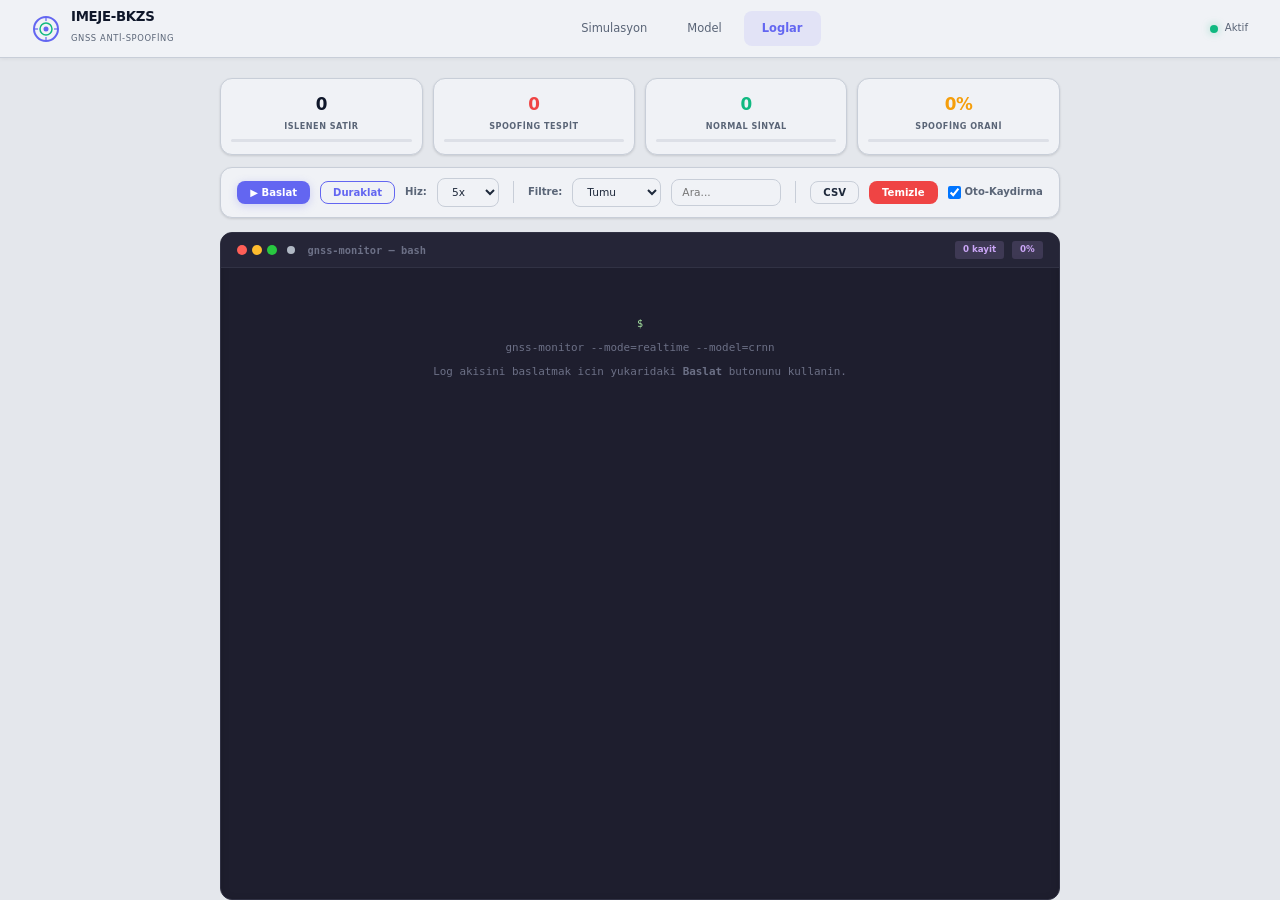
==== website/logs.html @ 1480ec02 "Website: darker theme, VS Code terminal logs, logo animation, pre-sim dashboard" ====
<!DOCTYPE html>
<html lang="tr">
<head>
    <meta charset="UTF-8">
    <meta name="viewport" content="width=device-width, initial-scale=1.0">
    <title>IMEJE-BKZS | Canli Log Akisi</title>
    <link rel="stylesheet" href="style.css">
    <style>html,body{height:100%;overflow:hidden}</style>
</head>
<body style="display:flex;flex-direction:column;height:100vh;overflow:hidden">

    <nav class="navbar">
        <a href="index.html" class="nav-logo">
            <svg width="28" height="28" viewBox="0 0 28 28" fill="none">
                <circle cx="14" cy="14" r="12" stroke="#6366f1" stroke-width="2" fill="none"/>
                <circle cx="14" cy="14" r="6" stroke="#10b981" stroke-width="1.5" fill="none"/>
                <circle cx="14" cy="14" r="2.5" fill="#6366f1"/>
                <line x1="14" y1="2" x2="14" y2="6" stroke="#6366f1" stroke-width="1.2"/>
                <line x1="14" y1="22" x2="14" y2="26" stroke="#6366f1" stroke-width="1.2"/>
                <line x1="2" y1="14" x2="6" y2="14" stroke="#6366f1" stroke-width="1.2"/>
                <line x1="22" y1="14" x2="26" y2="14" stroke="#6366f1" stroke-width="1.2"/>
            </svg>
            <div><span class="nav-brand">IMEJE-BKZS</span><span class="nav-sub">GNSS Anti-Spoofing</span></div>
        </a>
        <div class="nav-links">
            <a href="index.html" class="nav-link">Simulasyon</a>
            <a href="model.html" class="nav-link">Model</a>
            <a href="logs.html" class="nav-link active">Loglar</a>
        </div>
        <div class="nav-indicator"><span class="indicator-dot" style="background:#10b981"></span><span>Aktif</span></div>
    </nav>

    <div class="logs-page">
        <main class="main">

            <!-- Summary Cards -->
            <section class="log-summary-grid">
                <div class="log-summary-card">
                    <span class="lsc-val" id="lsc-total">0</span>
                    <span class="lsc-label">Islenen Satir</span>
                    <div class="lsc-bar"><div class="lsc-bar-fill" id="lsc-bar-total" style="width:0%;background:var(--purple)"></div></div>
                </div>
                <div class="log-summary-card">
                    <span class="lsc-val text-red" id="lsc-spoof">0</span>
                    <span class="lsc-label">Spoofing Tespit</span>
                    <div class="lsc-bar"><div class="lsc-bar-fill" id="lsc-bar-spoof" style="width:0%;background:var(--red)"></div></div>
                </div>
                <div class="log-summary-card">
                    <span class="lsc-val text-green" id="lsc-normal">0</span>
                    <span class="lsc-label">Normal Sinyal</span>
                    <div class="lsc-bar"><div class="lsc-bar-fill" id="lsc-bar-normal" style="width:0%;background:var(--green)"></div></div>
                </div>
                <div class="log-summary-card">
                    <span class="lsc-val text-amber" id="lsc-rate">0%</span>
                    <span class="lsc-label">Spoofing Orani</span>
                    <div class="lsc-bar"><div class="lsc-bar-fill" id="lsc-bar-rate" style="width:0%;background:var(--amber)"></div></div>
                </div>
            </section>

            <!-- Controls -->
            <section class="card" style="flex-shrink:0">
                <div class="card-body" style="padding:10px 16px">
                    <div class="logs-toolbar">
                        <button class="btn btn-primary btn-sm" id="btn-play">▶ Baslat</button>
                        <button class="btn btn-outline btn-sm" id="btn-pause" disabled>Duraklat</button>

                        <label for="log-speed">Hiz:</label>
                        <select id="log-speed">
                            <option value="1">1x</option>
                            <option value="2">2x</option>
                            <option value="5" selected>5x</option>
                            <option value="10">10x</option>
                            <option value="50">50x</option>
                        </select>

                        <span class="toolbar-sep"></span>

                        <label for="filter-type">Filtre:</label>
                        <select id="filter-type">
                            <option value="all">Tumu</option>
                            <option value="spoof">Spoofing</option>
                            <option value="normal">Normal</option>
                            <option value="transition">Gecisler</option>
                        </select>

                        <input type="text" id="filter-search" placeholder="Ara..." style="width:110px">
                        <span class="toolbar-sep"></span>
                        <button class="btn btn-sm" id="btn-export">CSV</button>
                        <button class="btn btn-sm btn-danger" id="btn-clear">Temizle</button>

                        <span class="toolbar-right">
                            <label><input type="checkbox" id="chk-autoscroll" checked> Oto-Kaydirma</label>
                        </span>
                    </div>
                </div>
            </section>

            <!-- VS Code Terminal Panel -->
            <div class="term-card" id="term-card">
                <div class="term-header">
                    <div class="term-header-left">
                        <div class="term-dots">
                            <span class="term-dot-red"></span>
                            <span class="term-dot-yellow"></span>
                            <span class="term-dot-green"></span>
                        </div>
                        <span class="term-title">
                            <span class="stream-dot" id="stream-dot"></span>
                            gnss-monitor — bash
                        </span>
                    </div>
                    <div class="term-header-right">
                        <span class="term-badge term-badge-purple" id="log-count">0 kayit</span>
                        <span class="term-badge term-badge-purple" id="timeline-progress">0%</span>
                    </div>
                </div>
                <div class="term-body" id="log-stream">
                    <div class="term-empty" id="stream-empty">
                        <span class="term-prompt">$</span>
                        <p>gnss-monitor --mode=realtime --model=crnn</p>
                        <p style="color:var(--term-dim)">Log akisini baslatmak icin yukaridaki <b>Baslat</b> butonunu kullanin.</p>
                    </div>
                </div>
            </div>

            <div id="loading-logs" class="sim-placeholder" style="display:none">
                <div class="spinner"></div>
                <p>Veri yukleniyor...</p>
            </div>

        </main>
    </div>

    <script src="logs.js"></script>
</body>
</html>
---- website/style.css ----
/* ======================================================================
   IMEJE-BKZS GNSS Anti-Spoofing — Soft Dark Theme + Terminal Logs
   ====================================================================== */
*,*::before,*::after{box-sizing:border-box;margin:0;padding:0}
:root{
  --bg:#e4e7ec;
  --surface:#f0f2f6;
  --surface2:#e8eaef;
  --surface3:#dde0e7;
  --border:#c8ced8;
  --border2:#b0b8c4;
  --txt:#5a6577;
  --txt-hi:#1e293b;
  --heading:#0f172a;
  --green:#10b981;
  --green-dim:rgba(16,185,129,.12);
  --green-bg:rgba(16,185,129,.07);
  --red:#ef4444;
  --red-dim:rgba(239,68,68,.10);
  --red-bg:rgba(239,68,68,.06);
  --amber:#f59e0b;
  --amber-dim:rgba(245,158,11,.12);
  --purple:#6366f1;
  --purple-dim:rgba(99,102,241,.10);
  --purple-bg:rgba(99,102,241,.06);
  --blue:#3b82f6;
  --blue-dim:rgba(59,130,246,.10);
  /* Terminal colors */
  --term-bg:#1e1e2e;
  --term-surface:#252537;
  --term-border:#313244;
  --term-txt:#cdd6f4;
  --term-dim:#6c7086;
  --term-green:#a6e3a1;
  --term-red:#f38ba8;
  --term-amber:#f9e2af;
  --term-purple:#cba6f7;
  --radius:12px;
  --radius-sm:8px;
  --radius-xs:5px;
  --shadow:0 1px 3px rgba(0,0,0,.08),0 1px 2px rgba(0,0,0,.05);
  --shadow-md:0 4px 12px rgba(0,0,0,.09);
  --shadow-lg:0 8px 24px rgba(0,0,0,.11);
  --transition:180ms ease;
}
html{font-size:14px;-webkit-font-smoothing:antialiased}
body{font-family:'Inter','Segoe UI',system-ui,-apple-system,sans-serif;background:var(--bg);color:var(--txt-hi);min-height:100vh;line-height:1.6}
a{color:inherit;text-decoration:none}
button{cursor:pointer;font-family:inherit}
table{border-collapse:collapse}

/* ── Navbar ───────────────────────────────────────────────────────── */
.navbar{
  display:flex;align-items:center;justify-content:space-between;
  padding:0 32px;height:58px;
  background:var(--surface);
  border-bottom:1px solid var(--border);
  position:sticky;top:0;z-index:100;
  box-shadow:0 1px 4px rgba(0,0,0,.06);
}
.nav-logo{display:flex;align-items:center;gap:11px}
.nav-brand{font-size:.95rem;font-weight:800;color:var(--heading);display:block;line-height:1.2;letter-spacing:-.3px}
.nav-sub{font-size:.6rem;color:var(--txt);letter-spacing:.6px;text-transform:uppercase;font-weight:500}
.nav-links{display:flex;gap:4px}
.nav-link{
  padding:8px 18px;border-radius:var(--radius-sm);
  font-size:.82rem;font-weight:500;color:var(--txt);
  transition:all var(--transition);
}
.nav-link:hover{color:var(--txt-hi);background:var(--surface2)}
.nav-link.active{color:var(--purple);background:var(--purple-dim);font-weight:600}
.nav-indicator{display:flex;align-items:center;gap:7px;font-size:.73rem;color:var(--txt);font-weight:500}
.indicator-dot{width:8px;height:8px;border-radius:50%;background:var(--green);box-shadow:0 0 8px rgba(16,185,129,.4);animation:pulse-dot 2s infinite}
@keyframes pulse-dot{0%,100%{opacity:1}50%{opacity:.35}}

/* ── Main ─────────────────────────────────────────────────────────── */
.main{padding:20px 28px 40px;max-width:1480px;margin:0 auto}

/* ── Card ─────────────────────────────────────────────────────────── */
.card{
  background:var(--surface);
  border:1px solid var(--border);
  border-radius:var(--radius);
  box-shadow:var(--shadow);
  margin-bottom:14px;
  overflow:hidden;
}
.card-header{
  display:flex;align-items:center;justify-content:space-between;
  padding:12px 20px;border-bottom:1px solid var(--border);
}
.card-header-right{display:flex;align-items:center;gap:16px}
.card-title{font-size:.85rem;font-weight:700;color:var(--heading)}
.card-body{padding:16px 20px}

/* ── Page header ──────────────────────────────────────────────────── */
.page-header{margin-bottom:20px}
.page-title{font-size:1.3rem;font-weight:800;color:var(--heading);margin-bottom:4px;letter-spacing:-.4px}
.page-desc{font-size:.8rem;color:var(--txt);line-height:1.5}

/* ── Stat Cards Row ───────────────────────────────────────────────── */
.stats-row{display:grid;grid-template-columns:repeat(4,1fr);gap:12px;margin-bottom:14px}
.stat-card{
  background:var(--surface);border:1px solid var(--border);
  border-radius:var(--radius);padding:14px 18px;
  box-shadow:var(--shadow);transition:box-shadow .2s,transform .2s;
  position:relative;
}
.stat-card:hover{box-shadow:var(--shadow-md);transform:translateY(-1px)}
.stat-card-icon{width:34px;height:34px;border-radius:var(--radius-sm);display:flex;align-items:center;justify-content:center;font-size:.95rem;margin-bottom:8px}
.stat-card-icon.purple{background:var(--purple-dim);color:var(--purple)}
.stat-card-icon.green{background:var(--green-dim);color:var(--green)}
.stat-card-icon.red{background:var(--red-dim);color:var(--red)}
.stat-card-icon.amber{background:var(--amber-dim);color:var(--amber)}
.stat-card-icon.blue{background:var(--blue-dim);color:var(--blue)}
.stat-card-val{font-size:1.35rem;font-weight:800;color:var(--heading);display:block;font-variant-numeric:tabular-nums;letter-spacing:-.5px}
.stat-card-label{font-size:.66rem;color:var(--txt);text-transform:uppercase;letter-spacing:.5px;font-weight:600;margin-top:2px}
.stat-card-bar{height:4px;border-radius:2px;background:var(--surface3);margin-top:8px;overflow:hidden}
.stat-card-bar-fill{height:100%;border-radius:2px;transition:width .4s ease}
/* Metric description tooltip */
.stat-card-desc{font-size:.64rem;color:var(--txt);margin-top:4px;line-height:1.4;opacity:.85}

/* ── Top Row (3 cols) ─────────────────────────────────────────────── */
.top-row{display:grid;grid-template-columns:1fr 1.5fr auto;gap:14px;margin-bottom:14px}
.card-progress .progress-header{display:flex;justify-content:space-between;align-items:center;margin-bottom:8px}
.progress-title{font-size:.78rem;color:var(--txt);font-weight:500}
.progress-pct{font-size:.88rem;font-weight:800;color:var(--purple)}
.progress-bar-track{height:7px;border-radius:4px;background:var(--surface3);overflow:hidden}
.progress-bar-fill{height:100%;width:0%;border-radius:4px;background:linear-gradient(90deg,var(--purple),var(--blue));transition:width .3s ease}
.progress-detail{font-size:.7rem;color:var(--txt);margin-top:6px;font-weight:500}

/* Metrics mini */
.metrics-grid{display:flex;gap:20px;align-items:stretch}
.mg-item{flex:1;text-align:center}
.mg-val{display:block;font-size:1.2rem;font-weight:800;color:var(--heading);font-variant-numeric:tabular-nums}
.mg-label{font-size:.62rem;color:var(--txt);text-transform:uppercase;letter-spacing:.5px;margin-bottom:6px;display:block;font-weight:600}
.mg-bar{height:4px;border-radius:2px;background:var(--surface3);overflow:hidden;margin-top:5px}
.mg-fill{height:100%;border-radius:2px;width:0%;transition:width .4s ease}
.mg-prec{background:var(--green)}
.mg-rec{background:var(--amber)}
.mg-f1{background:var(--purple)}

/* Confusion matrix */
.card-cm-mini{min-width:155px}
.cm-table{width:100%;font-size:.73rem;text-align:center}
.cm-table th{padding:5px 8px;color:var(--txt);font-weight:700}
.cm-rl{font-weight:700;color:var(--txt);text-align:left;padding-right:8px}
.cm-c{padding:7px 10px;border-radius:var(--radius-xs);font-weight:800;font-variant-numeric:tabular-nums;min-width:48px}
.cm-tp{background:var(--green-dim);color:var(--green)}
.cm-tn{background:var(--green-bg);color:var(--green)}
.cm-fp{background:var(--red-dim);color:var(--red)}
.cm-fn{background:var(--amber-dim);color:var(--amber)}

/* ── Alarm ────────────────────────────────────────────────────────── */
#alarm{overflow:hidden;border-radius:var(--radius);margin-bottom:14px;transition:all .3s ease}
#alarm.alarm-on{background:linear-gradient(90deg,rgba(239,68,68,.10),rgba(239,68,68,.04));border:1px solid rgba(239,68,68,.3);padding:10px 20px}
#alarm.alarm-on .alarm-text{display:flex;align-items:center;gap:10px;font-size:.82rem;font-weight:700;color:var(--red);animation:alarm-blink .8s infinite}
@keyframes alarm-blink{0%,100%{opacity:1}50%{opacity:.4}}

/* ── Hero / Pre-sim state ─────────────────────────────────────────── */
.hero-section{text-align:center;padding:28px 20px 20px}
.hero-logo{width:180px;height:auto;margin-bottom:16px;filter:drop-shadow(0 4px 12px rgba(0,0,0,.15));transition:all .7s cubic-bezier(.4,0,.2,1)}
.hero-title{font-size:1.6rem;font-weight:800;color:var(--heading);margin-bottom:6px;letter-spacing:-.5px}
.hero-sub{font-size:.82rem;color:var(--txt);margin-bottom:20px}
.hero-btn{
  display:inline-flex;align-items:center;gap:8px;
  padding:12px 32px;border-radius:var(--radius);
  background:var(--purple);color:#fff;font-size:.9rem;font-weight:700;
  border:none;box-shadow:0 4px 16px rgba(99,102,241,.3);
  transition:all .2s;cursor:pointer;
}
.hero-btn:hover{filter:brightness(1.08);box-shadow:0 6px 24px rgba(99,102,241,.4);transform:translateY(-1px)}
.hero-btn:disabled{opacity:.45;cursor:not-allowed;filter:none;box-shadow:none;transform:none}

/* Logo fly-up animation */
@keyframes logoFlyUp{
  0%{opacity:1;transform:translateY(0) scale(1)}
  60%{opacity:1;transform:translateY(-30px) scale(1.05)}
  100%{opacity:0;transform:translateY(-80px) scale(.7)}
}
.logo-fly-out{animation:logoFlyUp .6s cubic-bezier(.4,0,.2,1) forwards}

/* Pre-sim grid */
.presim-grid{display:grid;grid-template-columns:1fr 1fr;gap:14px;margin-bottom:14px}
.presim-info-list{display:flex;flex-direction:column;gap:6px}
.presim-info-item{display:flex;align-items:center;gap:8px;font-size:.76rem;color:var(--txt-hi);padding:6px 10px;border-radius:var(--radius-xs);background:var(--surface2);border:1px solid var(--border)}
.presim-info-item .pi-dot{width:7px;height:7px;border-radius:50%;flex-shrink:0}
.presim-info-item .pi-label{font-weight:600;min-width:80px}
.presim-info-item .pi-val{color:var(--txt);font-weight:500}

/* ── Simulation card ──────────────────────────────────────────────── */
.sim-legend{display:flex;gap:16px;align-items:center}
.lg{display:flex;align-items:center;gap:5px;font-size:.72rem;color:var(--txt);font-weight:500}
.lg-dot{width:9px;height:9px;border-radius:50%;display:inline-block}
.lg-line{width:18px;height:0;border-top:2px dashed var(--amber);display:inline-block}

.sim-placeholder{display:flex;flex-direction:column;align-items:center;justify-content:center;gap:14px;padding:64px 20px;color:var(--txt);font-size:.85rem}
.spinner{width:34px;height:34px;border-radius:50%;border:3px solid var(--border);border-top-color:var(--purple);animation:spin .75s linear infinite}
@keyframes spin{to{transform:rotate(360deg)}}

/* Sim layout: charts left, side panel right */
.sim-body{display:grid;grid-template-columns:1fr 280px;gap:0}
.sim-charts{padding:12px 16px;border-right:1px solid var(--border)}
.sim-side{padding:12px 16px;display:flex;flex-direction:column;gap:10px;max-height:600px;overflow-y:auto}
.sim-side::-webkit-scrollbar{width:3px}
.sim-side::-webkit-scrollbar-thumb{background:var(--border2);border-radius:2px}

#charts{display:flex;flex-direction:column;gap:6px}
.chart-panel{margin-bottom:2px}
.chart-label{display:flex;justify-content:space-between;align-items:center;margin-bottom:4px}
.chart-label-left{display:flex;align-items:center;gap:7px}
.chart-label-name{font-size:.73rem;font-weight:700}
.chart-label-sub{font-size:.6rem;color:var(--txt);font-weight:400}
.chart-label-val{font-size:.78rem;font-weight:800;font-variant-numeric:tabular-nums;padding:2px 10px;border-radius:var(--radius-xs)}
.chart-canvas{width:100%;height:72px;border-radius:var(--radius-sm);background:var(--surface2);display:block;border:1px solid var(--border)}
.chart-canvas-model{height:90px}

.sim-footer{display:flex;align-items:center;justify-content:space-between;padding:10px 20px;border-top:1px solid var(--border)}
.sf-left{display:flex;align-items:center;gap:8px}
.sf-status{font-size:.72rem;color:var(--txt);font-weight:500}
.speed-val{font-size:.8rem;font-weight:800;color:var(--purple);min-width:35px;text-align:center}

/* Mini log panel (sidebar) */
.mini-log-title{font-size:.7rem;font-weight:700;color:var(--heading);text-transform:uppercase;letter-spacing:.5px;margin-bottom:6px}
.mini-log-feed{display:flex;flex-direction:column;gap:3px;max-height:240px;overflow-y:auto;padding-right:4px}
.mini-log-feed::-webkit-scrollbar{width:3px}
.mini-log-feed::-webkit-scrollbar-thumb{background:var(--border2);border-radius:2px}
.mini-log-entry{
  font-size:.66rem;padding:5px 8px;border-radius:var(--radius-xs);
  border-left:3px solid;display:flex;align-items:center;gap:6px;
  animation:slideIn .25s ease-out;
}
.mini-log-entry.spoof{background:var(--red-bg);border-color:var(--red);color:var(--red)}
.mini-log-entry.normal{background:var(--green-bg);border-color:var(--green);color:var(--green)}
.mini-log-time{font-weight:700;min-width:52px;color:var(--txt)}
.mini-log-type{font-weight:800;text-transform:uppercase;font-size:.58rem;letter-spacing:.3px}
.mini-log-prob{margin-left:auto;font-weight:700;font-variant-numeric:tabular-nums}
@keyframes slideIn{from{opacity:0;transform:translateY(-6px)}to{opacity:1;transform:translateY(0)}}

/* Feature distribution (sidebar) */
.dist-title{font-size:.7rem;font-weight:700;color:var(--heading);text-transform:uppercase;letter-spacing:.5px;margin-bottom:6px}
.dist-bar-row{display:flex;align-items:center;gap:6px;margin-bottom:3px}
.dist-bar-label{font-size:.6rem;font-weight:600;color:var(--txt);width:54px;text-align:right;white-space:nowrap;overflow:hidden;text-overflow:ellipsis}
.dist-bar-track{flex:1;height:5px;background:var(--surface3);border-radius:3px;overflow:hidden}
.dist-bar-fill{height:100%;border-radius:3px;transition:width .5s ease}
.dist-bar-val{font-size:.6rem;font-weight:700;color:var(--heading);width:30px;font-variant-numeric:tabular-nums}

/* ── Buttons ──────────────────────────────────────────────────────── */
.btn{
  padding:7px 16px;border-radius:var(--radius-sm);font-size:.78rem;font-weight:600;
  border:1px solid var(--border);background:var(--surface);color:var(--txt-hi);
  transition:all var(--transition);
}
.btn:hover{border-color:var(--border2);background:var(--surface2);box-shadow:var(--shadow)}
.btn-primary{background:var(--purple);border-color:transparent;color:#fff;box-shadow:0 2px 8px rgba(99,102,241,.25)}
.btn-primary:hover{filter:brightness(1.08);box-shadow:0 4px 14px rgba(99,102,241,.3)}
.btn-primary:disabled{opacity:.45;cursor:not-allowed;filter:none;box-shadow:none}
.btn-sm{padding:5px 12px;font-size:.72rem}
.btn-outline{background:transparent;border:1px solid var(--purple);color:var(--purple)}
.btn-outline:hover{background:var(--purple-dim)}
.btn-danger{background:var(--red);border-color:transparent;color:#fff}
.btn-success{background:var(--green);border-color:transparent;color:#fff}

/* ── Model page ───────────────────────────────────────────────────── */
.model-grid{display:grid;grid-template-columns:1fr 1fr;gap:14px;margin-bottom:14px}
.arch-flow{display:flex;flex-direction:column;align-items:center;gap:0;padding:12px 0}
.arch-block{
  width:100%;max-width:300px;padding:12px 16px;
  border-radius:var(--radius);text-align:center;
  border:1px solid var(--border);transition:box-shadow .2s;
}
.arch-block:hover{box-shadow:var(--shadow-md)}
.ab-title{display:block;font-size:.85rem;font-weight:800;color:var(--heading);margin-bottom:2px}
.ab-detail{display:block;font-size:.76rem;font-weight:700}
.ab-sub{display:block;font-size:.64rem;color:var(--txt);margin-top:3px;font-weight:500}
.arch-input{background:var(--purple-bg);border-color:rgba(99,102,241,.2)}
.arch-input .ab-detail{color:var(--purple)}
.arch-conv{background:var(--green-bg);border-color:rgba(16,185,129,.2)}
.arch-conv .ab-detail{color:var(--green)}
.arch-lstm{background:rgba(245,158,11,.05);border-color:rgba(245,158,11,.2)}
.arch-lstm .ab-detail{color:var(--amber)}
.arch-dense{background:var(--red-bg);border-color:rgba(239,68,68,.2)}
.arch-dense .ab-detail{color:var(--red)}
.arch-arrow{font-size:1.2rem;color:var(--border2);padding:2px 0}

/* Param list */
.param-list{display:flex;flex-direction:column}
.param-row{display:flex;justify-content:space-between;align-items:center;padding:9px 0;border-bottom:1px solid var(--border)}
.param-row:last-child{border-bottom:none}
.pk{font-size:.76rem;color:var(--txt);font-weight:500}
.pv{font-size:.76rem;color:var(--heading);font-weight:700;font-variant-numeric:tabular-nums}

/* Performance summary cards */
.perf-grid{display:grid;grid-template-columns:repeat(5,1fr);gap:12px;margin-bottom:14px}
.perf-card{
  text-align:center;padding:14px 12px;
  background:var(--surface);border:1px solid var(--border);border-radius:var(--radius);
  box-shadow:var(--shadow);
}
.perf-val{font-size:1.25rem;font-weight:800;display:block;letter-spacing:-.3px}
.perf-label{font-size:.6rem;color:var(--txt);text-transform:uppercase;letter-spacing:.4px;font-weight:600;margin-top:2px;display:block}

/* Feature table */
.feat-table{width:100%;font-size:.76rem}
.feat-table th{padding:9px 12px;text-align:left;color:var(--txt);font-weight:700;border-bottom:2px solid var(--border);font-size:.66rem;text-transform:uppercase;letter-spacing:.5px}
.feat-table td{padding:9px 12px;border-bottom:1px solid var(--border)}
.feat-table tr:last-child td{border-bottom:none}
.feat-table tr:hover td{background:var(--surface2)}
.ft-name{font-weight:700;color:var(--purple);font-family:'Cascadia Code','Fira Code','JetBrains Mono',monospace;font-size:.73rem}

/* Graphs grid */
.graphs-grid{display:grid;grid-template-columns:1fr 1fr;gap:14px}
.graph-box{background:var(--surface2);border-radius:var(--radius);padding:14px;border:1px solid var(--border)}
.graph-title{font-size:.76rem;font-weight:700;color:var(--heading);margin-bottom:10px}
.graph-canvas{width:100%;height:200px;display:block;border-radius:var(--radius-sm)}
.graph-note{font-size:.72rem;color:var(--txt);margin-top:14px;text-align:center;font-weight:500}

/* Info cards */
.info-content p{font-size:.82rem;color:var(--txt-hi);margin-bottom:16px;line-height:1.7}
.info-grid{display:grid;grid-template-columns:1fr 1fr;gap:14px}
.info-card{padding:18px 20px;border-radius:var(--radius);border:1px solid var(--border)}
.info-card h4{font-size:.8rem;font-weight:800;margin-bottom:10px}
.info-card ul{list-style:none;display:flex;flex-direction:column;gap:6px}
.info-card li{font-size:.76rem;color:var(--txt-hi);padding-left:16px;position:relative;line-height:1.5}
.info-card li::before{content:'';position:absolute;left:0;top:8px;width:6px;height:6px;border-radius:50%}
.info-card-red{background:var(--red-bg)}
.info-card-red h4{color:var(--red)}
.info-card-red li::before{background:var(--red)}
.info-card-green{background:var(--green-bg)}
.info-card-green h4{color:var(--green)}
.info-card-green li::before{background:var(--green)}

/* ── Logs page — VS Code Terminal Style ───────────────────────────── */
.logs-page{display:flex;flex-direction:column;height:calc(100vh - 58px);overflow:hidden}
.logs-page .main{flex:1;display:flex;flex-direction:column;overflow:hidden;padding-bottom:0}

.logs-toolbar{display:flex;align-items:center;gap:10px;flex-wrap:wrap}
.logs-toolbar label{font-size:.72rem;color:var(--txt);font-weight:600}
.logs-toolbar select,.logs-toolbar input[type="number"],.logs-toolbar input[type="text"]{
  padding:6px 10px;border-radius:var(--radius-sm);
  background:var(--surface);border:1px solid var(--border);
  color:var(--txt-hi);font-size:.76rem;font-family:inherit;
  transition:border-color .15s;
}
.logs-toolbar select:focus,.logs-toolbar input:focus{outline:none;border-color:var(--purple);box-shadow:0 0 0 3px var(--purple-dim)}

/* Terminal-like log stream */
.term-card{
  flex:1;display:flex;flex-direction:column;
  background:var(--term-bg);border:1px solid var(--term-border);
  border-radius:var(--radius);overflow:hidden;min-height:0;
  box-shadow:inset 0 2px 8px rgba(0,0,0,.15);
}
.term-header{
  display:flex;align-items:center;justify-content:space-between;
  padding:8px 16px;background:var(--term-surface);
  border-bottom:1px solid var(--term-border);flex-shrink:0;
}
.term-header-left{display:flex;align-items:center;gap:10px}
.term-dots{display:flex;gap:5px}
.term-dots span{width:10px;height:10px;border-radius:50%}
.term-dot-red{background:#ff5f57}
.term-dot-yellow{background:#febc2e}
.term-dot-green{background:#28c840}
.term-title{font-size:.74rem;font-weight:600;color:var(--term-dim);font-family:'Cascadia Code','Fira Code','JetBrains Mono',monospace}
.term-header-right{display:flex;align-items:center;gap:8px}
.term-badge{font-size:.62rem;font-weight:700;padding:2px 8px;border-radius:3px;font-variant-numeric:tabular-nums}
.term-badge-purple{background:rgba(203,166,247,.15);color:var(--term-purple)}

.term-body{
  flex:1;overflow-y:auto;padding:8px 14px;
  font-family:'Cascadia Code','Fira Code','JetBrains Mono','Consolas',monospace;
  font-size:.72rem;line-height:1.6;min-height:0;
}
.term-body::-webkit-scrollbar{width:6px}
.term-body::-webkit-scrollbar-track{background:var(--term-bg)}
.term-body::-webkit-scrollbar-thumb{background:var(--term-border);border-radius:3px}
.term-body::-webkit-scrollbar-thumb:hover{background:#45475a}

/* Terminal log entries */
.tl-entry{padding:2px 0;display:flex;gap:6px;animation:termFadeIn .15s ease-out}
@keyframes termFadeIn{from{opacity:0;transform:translateY(2px)}to{opacity:1;transform:translateY(0)}}
.tl-time{color:var(--term-dim);min-width:64px;flex-shrink:0}
.tl-badge{font-weight:700;min-width:48px;flex-shrink:0}
.tl-badge.spoof{color:var(--term-red)}
.tl-badge.normal{color:var(--term-green)}
.tl-badge.transition{color:var(--term-amber)}
.tl-data{color:var(--term-txt)}
.tl-data .tl-key{color:var(--term-dim)}
.tl-data .tl-val{color:var(--term-txt);font-weight:600}
.tl-data .tl-prob-high{color:var(--term-red);font-weight:700}
.tl-data .tl-prob-low{color:var(--term-green);font-weight:700}

/* Terminal empty state */
.term-empty{display:flex;flex-direction:column;align-items:center;justify-content:center;flex:1;color:var(--term-dim);text-align:center;gap:8px;padding:40px}
.term-empty p{font-size:.78rem;line-height:1.5}
.term-prompt{color:var(--term-green)}

/* Log summary cards */
.log-summary-grid{display:grid;grid-template-columns:repeat(4,1fr);gap:10px;margin-bottom:12px;flex-shrink:0}
.log-summary-card{
  text-align:center;padding:12px 10px;
  background:var(--surface);border:1px solid var(--border);border-radius:var(--radius);
  box-shadow:var(--shadow);
}
.lsc-val{font-size:1.2rem;font-weight:800;display:block;letter-spacing:-.5px;font-variant-numeric:tabular-nums;color:var(--heading)}
.lsc-label{font-size:.58rem;color:var(--txt);text-transform:uppercase;letter-spacing:.5px;font-weight:600;margin-top:2px;display:block}
.lsc-bar{height:3px;border-radius:2px;background:var(--surface3);margin-top:6px;overflow:hidden}
.lsc-bar-fill{height:100%;border-radius:2px;transition:width .4s ease}

/* Toolbar extras */
.toolbar-sep{display:inline-block;width:1px;height:22px;background:var(--border);margin:0 4px}
.toolbar-right{margin-left:auto;display:flex;align-items:center;gap:12px;font-size:.7rem;color:var(--txt)}
.toolbar-right label{display:flex;align-items:center;gap:4px;cursor:pointer}
.kbd-hint{font-size:.62rem;color:var(--txt);opacity:.7}

/* Stream dot */
.stream-dot{display:inline-block;width:8px;height:8px;border-radius:50%;background:var(--border2);margin-right:6px;transition:background .3s}
.stream-dot.active{background:var(--green);box-shadow:0 0 8px rgba(16,185,129,.5);animation:pulse-dot 1.2s infinite}

/* Card badge */
.card-badge{font-size:.64rem;font-weight:700;color:var(--purple);background:var(--purple-dim);padding:3px 10px;border-radius:var(--radius-xs);font-variant-numeric:tabular-nums}

/* Log timeline */
.log-timeline{height:70px;background:var(--surface2);border-radius:var(--radius-sm);overflow:hidden;position:relative;border:1px solid var(--border)}
.log-timeline canvas{width:100%;height:100%;display:block}

/* ── Utility ──────────────────────────────────────────────────────── */
.text-green{color:var(--green)}.text-red{color:var(--red)}.text-purple{color:var(--purple)}.text-amber{color:var(--amber)}.text-blue{color:var(--blue)}
.divider{height:1px;background:var(--border);margin:10px 0}
.tooltip{position:relative}
.tooltip::after{content:attr(data-tip);position:absolute;bottom:calc(100% + 6px);left:50%;transform:translateX(-50%);background:var(--heading);color:#fff;font-size:.65rem;padding:4px 8px;border-radius:4px;white-space:nowrap;opacity:0;pointer-events:none;transition:opacity .15s;z-index:10}
.tooltip:hover::after{opacity:1}
.kbd{display:inline-block;padding:2px 6px;border:1px solid var(--border);border-radius:3px;font-size:.65rem;font-family:monospace;background:var(--surface2);color:var(--txt)}
.hidden{display:none!important}

/* ── Responsive ───────────────────────────────────────────────────── */
@media(max-width:1200px){
  .sim-body{grid-template-columns:1fr}
  .sim-side{border-top:1px solid var(--border);border-right:none;max-height:none}
}
@media(max-width:1024px){
  .top-row{grid-template-columns:1fr;gap:10px}
  .stats-row{grid-template-columns:repeat(2,1fr)}
  .model-grid{grid-template-columns:1fr}
  .graphs-grid{grid-template-columns:1fr}
  .info-grid{grid-template-columns:1fr}
  .perf-grid{grid-template-columns:repeat(3,1fr)}
  .log-summary-grid{grid-template-columns:repeat(2,1fr)}
  .presim-grid{grid-template-columns:1fr}
  .navbar{padding:0 16px}
  .main{padding:16px 16px 36px}
}
@media(max-width:680px){
  .stats-row{grid-template-columns:1fr}
  .perf-grid{grid-template-columns:repeat(2,1fr)}
  .nav-links{gap:2px}
  .nav-link{padding:6px 10px;font-size:.75rem}
  .sim-legend{display:none}
  .metrics-grid{flex-direction:column;gap:10px}
}
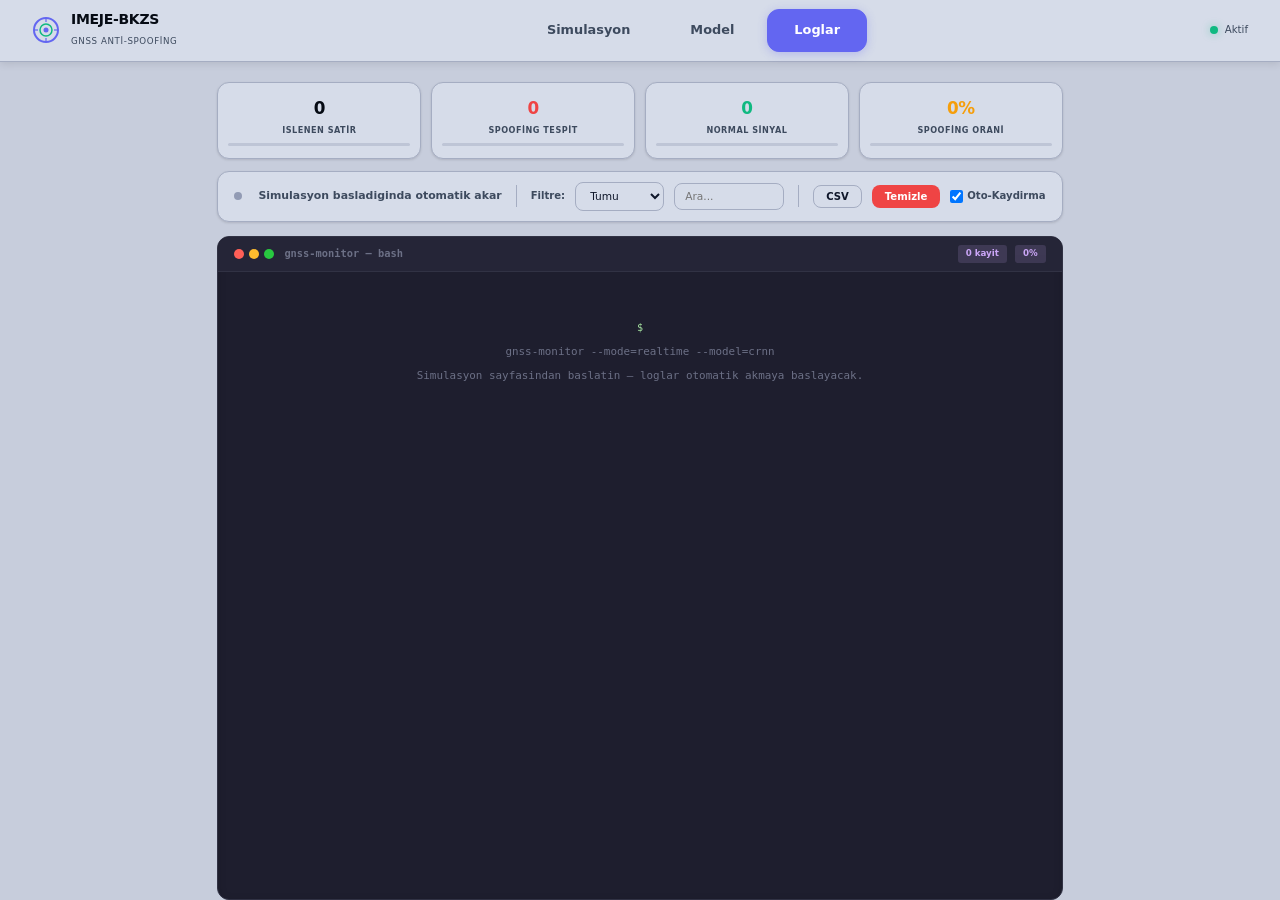
==== commit 74cde8c5: "SPA: merge pages, instant sim start, remove WS wait, strip all comments" ====
--- a/website/logs.html
+++ b/website/logs.html
@@ -27,6 +27,7 @@
             <a href="model.html" class="nav-link">Model</a>
             <a href="logs.html" class="nav-link active">Loglar</a>
         </div>
+        <span class="conn-badge" id="connection-status"></span>
         <div class="nav-indicator"><span class="indicator-dot" style="background:#10b981"></span><span>Aktif</span></div>
     </nav>
 
@@ -61,17 +62,8 @@
             <section class="card" style="flex-shrink:0">
                 <div class="card-body" style="padding:10px 16px">
                     <div class="logs-toolbar">
-                        <button class="btn btn-primary btn-sm" id="btn-play">▶ Baslat</button>
-                        <button class="btn btn-outline btn-sm" id="btn-pause" disabled>Duraklat</button>
-
-                        <label for="log-speed">Hiz:</label>
-                        <select id="log-speed">
-                            <option value="1">1x</option>
-                            <option value="2">2x</option>
-                            <option value="5" selected>5x</option>
-                            <option value="10">10x</option>
-                            <option value="50">50x</option>
-                        </select>
+                        <span class="stream-dot" id="stream-dot"></span>
+                        <span style="font-size:.78rem;font-weight:600;color:var(--txt)">Simulasyon basladiginda otomatik akar</span>
 
                         <span class="toolbar-sep"></span>
 
@@ -105,7 +97,6 @@
                             <span class="term-dot-green"></span>
                         </div>
                         <span class="term-title">
-                            <span class="stream-dot" id="stream-dot"></span>
                             gnss-monitor — bash
                         </span>
                     </div>
@@ -118,7 +109,7 @@
                     <div class="term-empty" id="stream-empty">
                         <span class="term-prompt">$</span>
                         <p>gnss-monitor --mode=realtime --model=crnn</p>
-                        <p style="color:var(--term-dim)">Log akisini baslatmak icin yukaridaki <b>Baslat</b> butonunu kullanin.</p>
+                        <p style="color:var(--term-dim)">Simulasyon sayfasindan baslatin — loglar otomatik akmaya baslayacak.</p>
                     </div>
                 </div>
             </div>
--- a/website/style.css
+++ b/website/style.css
@@ -1,17 +1,19 @@
-/* ======================================================================
-   IMEJE-BKZS GNSS Anti-Spoofing — Soft Dark Theme + Terminal Logs
-   ====================================================================== */
 *,*::before,*::after{box-sizing:border-box;margin:0;padding:0}
+.page-wrap{display:none}
+.page-wrap.active{display:block}
+#page-logs.active{display:flex!important;flex-direction:column;height:calc(100vh - 62px);overflow:hidden}
+#page-logs .main{flex:1;display:flex;flex-direction:column;overflow:hidden;padding-bottom:0}
+#page-logs .term-card{flex:1;min-height:0}
 :root{
-  --bg:#e4e7ec;
-  --surface:#f0f2f6;
-  --surface2:#e8eaef;
-  --surface3:#dde0e7;
-  --border:#c8ced8;
-  --border2:#b0b8c4;
-  --txt:#5a6577;
-  --txt-hi:#1e293b;
-  --heading:#0f172a;
+  --bg:#c7cddc;
+  --surface:#d6dce9;
+  --surface2:#ced4e2;
+  --surface3:#bec5d6;
+  --border:#a5adc2;
+  --border2:#929bb4;
+  --txt:#3d4a5e;
+  --txt-hi:#0f172a;
+  --heading:#060b14;
   --green:#10b981;
   --green-dim:rgba(16,185,129,.12);
   --green-bg:rgba(16,185,129,.07);
@@ -25,7 +27,7 @@
   --purple-bg:rgba(99,102,241,.06);
   --blue:#3b82f6;
   --blue-dim:rgba(59,130,246,.10);
-  /* Terminal colors */
+  
   --term-bg:#1e1e2e;
   --term-surface:#252537;
   --term-border:#313244;
@@ -49,34 +51,35 @@
 button{cursor:pointer;font-family:inherit}
 table{border-collapse:collapse}
 
-/* ── Navbar ───────────────────────────────────────────────────────── */
 .navbar{
   display:flex;align-items:center;justify-content:space-between;
-  padding:0 32px;height:58px;
+  padding:0 32px;height:62px;
   background:var(--surface);
   border-bottom:1px solid var(--border);
   position:sticky;top:0;z-index:100;
-  box-shadow:0 1px 4px rgba(0,0,0,.06);
+  box-shadow:0 2px 8px rgba(0,0,0,.10);
 }
 .nav-logo{display:flex;align-items:center;gap:11px}
-.nav-brand{font-size:.95rem;font-weight:800;color:var(--heading);display:block;line-height:1.2;letter-spacing:-.3px}
-.nav-sub{font-size:.6rem;color:var(--txt);letter-spacing:.6px;text-transform:uppercase;font-weight:500}
-.nav-links{display:flex;gap:4px}
+.nav-brand{font-size:1rem;font-weight:800;color:var(--heading);display:block;line-height:1.2;letter-spacing:-.3px}
+.nav-sub{font-size:.62rem;color:var(--txt);letter-spacing:.6px;text-transform:uppercase;font-weight:500}
+.nav-links{display:flex;gap:6px}
 .nav-link{
-  padding:8px 18px;border-radius:var(--radius-sm);
-  font-size:.82rem;font-weight:500;color:var(--txt);
+  padding:10px 26px;border-radius:var(--radius);
+  font-size:.92rem;font-weight:600;color:var(--txt);
   transition:all var(--transition);
-}
-.nav-link:hover{color:var(--txt-hi);background:var(--surface2)}
-.nav-link.active{color:var(--purple);background:var(--purple-dim);font-weight:600}
+  border:1px solid transparent;
+}
+.nav-link:hover{color:var(--txt-hi);background:var(--surface2);border-color:var(--border)}
+.nav-link.active{color:#fff;background:var(--purple);font-weight:700;border-color:var(--purple);box-shadow:0 2px 10px rgba(99,102,241,.3)}
 .nav-indicator{display:flex;align-items:center;gap:7px;font-size:.73rem;color:var(--txt);font-weight:500}
 .indicator-dot{width:8px;height:8px;border-radius:50%;background:var(--green);box-shadow:0 0 8px rgba(16,185,129,.4);animation:pulse-dot 2s infinite}
 @keyframes pulse-dot{0%,100%{opacity:1}50%{opacity:.35}}
-
-/* ── Main ─────────────────────────────────────────────────────────── */
+.conn-badge{display:none;padding:2px 10px;border-radius:10px;font-size:.68rem;font-weight:600;text-transform:uppercase;letter-spacing:.5px;margin-right:8px}
+.conn-badge.live{display:inline-block;background:var(--green);color:#fff;animation:pulse-dot 2s infinite}
+.conn-badge.offline{display:inline-block;background:#6b7280;color:#fff}
+
 .main{padding:20px 28px 40px;max-width:1480px;margin:0 auto}
 
-/* ── Card ─────────────────────────────────────────────────────────── */
 .card{
   background:var(--surface);
   border:1px solid var(--border);
@@ -93,12 +96,10 @@
 .card-title{font-size:.85rem;font-weight:700;color:var(--heading)}
 .card-body{padding:16px 20px}
 
-/* ── Page header ──────────────────────────────────────────────────── */
 .page-header{margin-bottom:20px}
 .page-title{font-size:1.3rem;font-weight:800;color:var(--heading);margin-bottom:4px;letter-spacing:-.4px}
 .page-desc{font-size:.8rem;color:var(--txt);line-height:1.5}
 
-/* ── Stat Cards Row ───────────────────────────────────────────────── */
 .stats-row{display:grid;grid-template-columns:repeat(4,1fr);gap:12px;margin-bottom:14px}
 .stat-card{
   background:var(--surface);border:1px solid var(--border);
@@ -117,10 +118,9 @@
 .stat-card-label{font-size:.66rem;color:var(--txt);text-transform:uppercase;letter-spacing:.5px;font-weight:600;margin-top:2px}
 .stat-card-bar{height:4px;border-radius:2px;background:var(--surface3);margin-top:8px;overflow:hidden}
 .stat-card-bar-fill{height:100%;border-radius:2px;transition:width .4s ease}
-/* Metric description tooltip */
+
 .stat-card-desc{font-size:.64rem;color:var(--txt);margin-top:4px;line-height:1.4;opacity:.85}
 
-/* ── Top Row (3 cols) ─────────────────────────────────────────────── */
 .top-row{display:grid;grid-template-columns:1fr 1.5fr auto;gap:14px;margin-bottom:14px}
 .card-progress .progress-header{display:flex;justify-content:space-between;align-items:center;margin-bottom:8px}
 .progress-title{font-size:.78rem;color:var(--txt);font-weight:500}
@@ -129,7 +129,6 @@
 .progress-bar-fill{height:100%;width:0%;border-radius:4px;background:linear-gradient(90deg,var(--purple),var(--blue));transition:width .3s ease}
 .progress-detail{font-size:.7rem;color:var(--txt);margin-top:6px;font-weight:500}
 
-/* Metrics mini */
 .metrics-grid{display:flex;gap:20px;align-items:stretch}
 .mg-item{flex:1;text-align:center}
 .mg-val{display:block;font-size:1.2rem;font-weight:800;color:var(--heading);font-variant-numeric:tabular-nums}
@@ -140,7 +139,6 @@
 .mg-rec{background:var(--amber)}
 .mg-f1{background:var(--purple)}
 
-/* Confusion matrix */
 .card-cm-mini{min-width:155px}
 .cm-table{width:100%;font-size:.73rem;text-align:center}
 .cm-table th{padding:5px 8px;color:var(--txt);font-weight:700}
@@ -151,36 +149,38 @@
 .cm-fp{background:var(--red-dim);color:var(--red)}
 .cm-fn{background:var(--amber-dim);color:var(--amber)}
 
-/* ── Alarm ────────────────────────────────────────────────────────── */
 #alarm{overflow:hidden;border-radius:var(--radius);margin-bottom:14px;transition:all .3s ease}
 #alarm.alarm-on{background:linear-gradient(90deg,rgba(239,68,68,.10),rgba(239,68,68,.04));border:1px solid rgba(239,68,68,.3);padding:10px 20px}
 #alarm.alarm-on .alarm-text{display:flex;align-items:center;gap:10px;font-size:.82rem;font-weight:700;color:var(--red);animation:alarm-blink .8s infinite}
 @keyframes alarm-blink{0%,100%{opacity:1}50%{opacity:.4}}
 
-/* ── Hero / Pre-sim state ─────────────────────────────────────────── */
-.hero-section{text-align:center;padding:28px 20px 20px}
-.hero-logo{width:180px;height:auto;margin-bottom:16px;filter:drop-shadow(0 4px 12px rgba(0,0,0,.15));transition:all .7s cubic-bezier(.4,0,.2,1)}
-.hero-title{font-size:1.6rem;font-weight:800;color:var(--heading);margin-bottom:6px;letter-spacing:-.5px}
-.hero-sub{font-size:.82rem;color:var(--txt);margin-bottom:20px}
+.hero-section{text-align:center;padding:40px 20px 28px}
+.hero-logo{width:280px;height:auto;margin-bottom:24px;filter:drop-shadow(0 6px 20px rgba(0,0,0,.2));transition:all .9s cubic-bezier(.4,0,.2,1)}
+.hero-title{font-size:2.1rem;font-weight:800;color:var(--heading);margin-bottom:10px;letter-spacing:-.5px}
+.hero-sub{font-size:1rem;color:var(--txt);margin-bottom:28px;line-height:1.6}
 .hero-btn{
-  display:inline-flex;align-items:center;gap:8px;
-  padding:12px 32px;border-radius:var(--radius);
-  background:var(--purple);color:#fff;font-size:.9rem;font-weight:700;
-  border:none;box-shadow:0 4px 16px rgba(99,102,241,.3);
-  transition:all .2s;cursor:pointer;
-}
-.hero-btn:hover{filter:brightness(1.08);box-shadow:0 6px 24px rgba(99,102,241,.4);transform:translateY(-1px)}
+  display:inline-flex;align-items:center;gap:10px;
+  padding:16px 44px;border-radius:var(--radius);
+  background:linear-gradient(135deg,var(--purple),#818cf8);color:#fff;font-size:1.05rem;font-weight:700;
+  border:none;box-shadow:0 6px 24px rgba(99,102,241,.35);
+  transition:all .25s;cursor:pointer;letter-spacing:.3px;
+}
+.hero-btn:hover{filter:brightness(1.1);box-shadow:0 8px 32px rgba(99,102,241,.45);transform:translateY(-2px) scale(1.02)}
 .hero-btn:disabled{opacity:.45;cursor:not-allowed;filter:none;box-shadow:none;transform:none}
 
-/* Logo fly-up animation */
-@keyframes logoFlyUp{
-  0%{opacity:1;transform:translateY(0) scale(1)}
-  60%{opacity:1;transform:translateY(-30px) scale(1.05)}
-  100%{opacity:0;transform:translateY(-80px) scale(.7)}
-}
-.logo-fly-out{animation:logoFlyUp .6s cubic-bezier(.4,0,.2,1) forwards}
-
-/* Pre-sim grid */
+@keyframes logoLaunch{
+  0%{opacity:1;transform:translateY(0) scale(1) rotate(0deg);filter:drop-shadow(0 6px 20px rgba(0,0,0,.2))}
+  30%{opacity:1;transform:translateY(10px) scale(1.15) rotate(-2deg);filter:drop-shadow(0 12px 32px rgba(99,102,241,.4))}
+  60%{opacity:1;transform:translateY(-60px) scale(1.1) rotate(1deg);filter:drop-shadow(0 20px 40px rgba(99,102,241,.5))}
+  100%{opacity:0;transform:translateY(-200px) scale(.4) rotate(0deg);filter:drop-shadow(0 0 0 transparent)}
+}
+@keyframes heroFadeOut{
+  0%{opacity:1;transform:translateY(0)}
+  100%{opacity:0;transform:translateY(20px)}
+}
+.logo-fly-out{animation:logoLaunch .9s cubic-bezier(.4,0,.2,1) forwards}
+.hero-fade-out .hero-title,.hero-fade-out .hero-sub,.hero-fade-out .hero-btn,.hero-fade-out .presim-grid{animation:heroFadeOut .5s ease forwards}
+
 .presim-grid{display:grid;grid-template-columns:1fr 1fr;gap:14px;margin-bottom:14px}
 .presim-info-list{display:flex;flex-direction:column;gap:6px}
 .presim-info-item{display:flex;align-items:center;gap:8px;font-size:.76rem;color:var(--txt-hi);padding:6px 10px;border-radius:var(--radius-xs);background:var(--surface2);border:1px solid var(--border)}
@@ -188,7 +188,6 @@
 .presim-info-item .pi-label{font-weight:600;min-width:80px}
 .presim-info-item .pi-val{color:var(--txt);font-weight:500}
 
-/* ── Simulation card ──────────────────────────────────────────────── */
 .sim-legend{display:flex;gap:16px;align-items:center}
 .lg{display:flex;align-items:center;gap:5px;font-size:.72rem;color:var(--txt);font-weight:500}
 .lg-dot{width:9px;height:9px;border-radius:50%;display:inline-block}
@@ -198,7 +197,6 @@
 .spinner{width:34px;height:34px;border-radius:50%;border:3px solid var(--border);border-top-color:var(--purple);animation:spin .75s linear infinite}
 @keyframes spin{to{transform:rotate(360deg)}}
 
-/* Sim layout: charts left, side panel right */
 .sim-body{display:grid;grid-template-columns:1fr 280px;gap:0}
 .sim-charts{padding:12px 16px;border-right:1px solid var(--border)}
 .sim-side{padding:12px 16px;display:flex;flex-direction:column;gap:10px;max-height:600px;overflow-y:auto}
@@ -220,7 +218,6 @@
 .sf-status{font-size:.72rem;color:var(--txt);font-weight:500}
 .speed-val{font-size:.8rem;font-weight:800;color:var(--purple);min-width:35px;text-align:center}
 
-/* Mini log panel (sidebar) */
 .mini-log-title{font-size:.7rem;font-weight:700;color:var(--heading);text-transform:uppercase;letter-spacing:.5px;margin-bottom:6px}
 .mini-log-feed{display:flex;flex-direction:column;gap:3px;max-height:240px;overflow-y:auto;padding-right:4px}
 .mini-log-feed::-webkit-scrollbar{width:3px}
@@ -237,7 +234,6 @@
 .mini-log-prob{margin-left:auto;font-weight:700;font-variant-numeric:tabular-nums}
 @keyframes slideIn{from{opacity:0;transform:translateY(-6px)}to{opacity:1;transform:translateY(0)}}
 
-/* Feature distribution (sidebar) */
 .dist-title{font-size:.7rem;font-weight:700;color:var(--heading);text-transform:uppercase;letter-spacing:.5px;margin-bottom:6px}
 .dist-bar-row{display:flex;align-items:center;gap:6px;margin-bottom:3px}
 .dist-bar-label{font-size:.6rem;font-weight:600;color:var(--txt);width:54px;text-align:right;white-space:nowrap;overflow:hidden;text-overflow:ellipsis}
@@ -245,7 +241,6 @@
 .dist-bar-fill{height:100%;border-radius:3px;transition:width .5s ease}
 .dist-bar-val{font-size:.6rem;font-weight:700;color:var(--heading);width:30px;font-variant-numeric:tabular-nums}
 
-/* ── Buttons ──────────────────────────────────────────────────────── */
 .btn{
   padding:7px 16px;border-radius:var(--radius-sm);font-size:.78rem;font-weight:600;
   border:1px solid var(--border);background:var(--surface);color:var(--txt-hi);
@@ -261,7 +256,6 @@
 .btn-danger{background:var(--red);border-color:transparent;color:#fff}
 .btn-success{background:var(--green);border-color:transparent;color:#fff}
 
-/* ── Model page ───────────────────────────────────────────────────── */
 .model-grid{display:grid;grid-template-columns:1fr 1fr;gap:14px;margin-bottom:14px}
 .arch-flow{display:flex;flex-direction:column;align-items:center;gap:0;padding:12px 0}
 .arch-block{
@@ -283,14 +277,12 @@
 .arch-dense .ab-detail{color:var(--red)}
 .arch-arrow{font-size:1.2rem;color:var(--border2);padding:2px 0}
 
-/* Param list */
 .param-list{display:flex;flex-direction:column}
 .param-row{display:flex;justify-content:space-between;align-items:center;padding:9px 0;border-bottom:1px solid var(--border)}
 .param-row:last-child{border-bottom:none}
 .pk{font-size:.76rem;color:var(--txt);font-weight:500}
 .pv{font-size:.76rem;color:var(--heading);font-weight:700;font-variant-numeric:tabular-nums}
 
-/* Performance summary cards */
 .perf-grid{display:grid;grid-template-columns:repeat(5,1fr);gap:12px;margin-bottom:14px}
 .perf-card{
   text-align:center;padding:14px 12px;
@@ -300,7 +292,6 @@
 .perf-val{font-size:1.25rem;font-weight:800;display:block;letter-spacing:-.3px}
 .perf-label{font-size:.6rem;color:var(--txt);text-transform:uppercase;letter-spacing:.4px;font-weight:600;margin-top:2px;display:block}
 
-/* Feature table */
 .feat-table{width:100%;font-size:.76rem}
 .feat-table th{padding:9px 12px;text-align:left;color:var(--txt);font-weight:700;border-bottom:2px solid var(--border);font-size:.66rem;text-transform:uppercase;letter-spacing:.5px}
 .feat-table td{padding:9px 12px;border-bottom:1px solid var(--border)}
@@ -308,14 +299,12 @@
 .feat-table tr:hover td{background:var(--surface2)}
 .ft-name{font-weight:700;color:var(--purple);font-family:'Cascadia Code','Fira Code','JetBrains Mono',monospace;font-size:.73rem}
 
-/* Graphs grid */
 .graphs-grid{display:grid;grid-template-columns:1fr 1fr;gap:14px}
 .graph-box{background:var(--surface2);border-radius:var(--radius);padding:14px;border:1px solid var(--border)}
 .graph-title{font-size:.76rem;font-weight:700;color:var(--heading);margin-bottom:10px}
-.graph-canvas{width:100%;height:200px;display:block;border-radius:var(--radius-sm)}
+.graph-canvas{width:100%;height:240px;display:block;border-radius:var(--radius-sm)}
 .graph-note{font-size:.72rem;color:var(--txt);margin-top:14px;text-align:center;font-weight:500}
 
-/* Info cards */
 .info-content p{font-size:.82rem;color:var(--txt-hi);margin-bottom:16px;line-height:1.7}
 .info-grid{display:grid;grid-template-columns:1fr 1fr;gap:14px}
 .info-card{padding:18px 20px;border-radius:var(--radius);border:1px solid var(--border)}
@@ -330,7 +319,6 @@
 .info-card-green h4{color:var(--green)}
 .info-card-green li::before{background:var(--green)}
 
-/* ── Logs page — VS Code Terminal Style ───────────────────────────── */
 .logs-page{display:flex;flex-direction:column;height:calc(100vh - 58px);overflow:hidden}
 .logs-page .main{flex:1;display:flex;flex-direction:column;overflow:hidden;padding-bottom:0}
 
@@ -344,7 +332,6 @@
 }
 .logs-toolbar select:focus,.logs-toolbar input:focus{outline:none;border-color:var(--purple);box-shadow:0 0 0 3px var(--purple-dim)}
 
-/* Terminal-like log stream */
 .term-card{
   flex:1;display:flex;flex-direction:column;
   background:var(--term-bg);border:1px solid var(--term-border);
@@ -377,7 +364,6 @@
 .term-body::-webkit-scrollbar-thumb{background:var(--term-border);border-radius:3px}
 .term-body::-webkit-scrollbar-thumb:hover{background:#45475a}
 
-/* Terminal log entries */
 .tl-entry{padding:2px 0;display:flex;gap:6px;animation:termFadeIn .15s ease-out}
 @keyframes termFadeIn{from{opacity:0;transform:translateY(2px)}to{opacity:1;transform:translateY(0)}}
 .tl-time{color:var(--term-dim);min-width:64px;flex-shrink:0}
@@ -391,12 +377,10 @@
 .tl-data .tl-prob-high{color:var(--term-red);font-weight:700}
 .tl-data .tl-prob-low{color:var(--term-green);font-weight:700}
 
-/* Terminal empty state */
 .term-empty{display:flex;flex-direction:column;align-items:center;justify-content:center;flex:1;color:var(--term-dim);text-align:center;gap:8px;padding:40px}
 .term-empty p{font-size:.78rem;line-height:1.5}
 .term-prompt{color:var(--term-green)}
 
-/* Log summary cards */
 .log-summary-grid{display:grid;grid-template-columns:repeat(4,1fr);gap:10px;margin-bottom:12px;flex-shrink:0}
 .log-summary-card{
   text-align:center;padding:12px 10px;
@@ -408,24 +392,19 @@
 .lsc-bar{height:3px;border-radius:2px;background:var(--surface3);margin-top:6px;overflow:hidden}
 .lsc-bar-fill{height:100%;border-radius:2px;transition:width .4s ease}
 
-/* Toolbar extras */
 .toolbar-sep{display:inline-block;width:1px;height:22px;background:var(--border);margin:0 4px}
 .toolbar-right{margin-left:auto;display:flex;align-items:center;gap:12px;font-size:.7rem;color:var(--txt)}
 .toolbar-right label{display:flex;align-items:center;gap:4px;cursor:pointer}
 .kbd-hint{font-size:.62rem;color:var(--txt);opacity:.7}
 
-/* Stream dot */
 .stream-dot{display:inline-block;width:8px;height:8px;border-radius:50%;background:var(--border2);margin-right:6px;transition:background .3s}
 .stream-dot.active{background:var(--green);box-shadow:0 0 8px rgba(16,185,129,.5);animation:pulse-dot 1.2s infinite}
 
-/* Card badge */
 .card-badge{font-size:.64rem;font-weight:700;color:var(--purple);background:var(--purple-dim);padding:3px 10px;border-radius:var(--radius-xs);font-variant-numeric:tabular-nums}
 
-/* Log timeline */
 .log-timeline{height:70px;background:var(--surface2);border-radius:var(--radius-sm);overflow:hidden;position:relative;border:1px solid var(--border)}
 .log-timeline canvas{width:100%;height:100%;display:block}
 
-/* ── Utility ──────────────────────────────────────────────────────── */
 .text-green{color:var(--green)}.text-red{color:var(--red)}.text-purple{color:var(--purple)}.text-amber{color:var(--amber)}.text-blue{color:var(--blue)}
 .divider{height:1px;background:var(--border);margin:10px 0}
 .tooltip{position:relative}
@@ -434,7 +413,6 @@
 .kbd{display:inline-block;padding:2px 6px;border:1px solid var(--border);border-radius:3px;font-size:.65rem;font-family:monospace;background:var(--surface2);color:var(--txt)}
 .hidden{display:none!important}
 
-/* ── Responsive ───────────────────────────────────────────────────── */
 @media(max-width:1200px){
   .sim-body{grid-template-columns:1fr}
   .sim-side{border-top:1px solid var(--border);border-right:none;max-height:none}
@@ -458,4 +436,4 @@
   .nav-link{padding:6px 10px;font-size:.75rem}
   .sim-legend{display:none}
   .metrics-grid{flex-direction:column;gap:10px}
-}
+}
